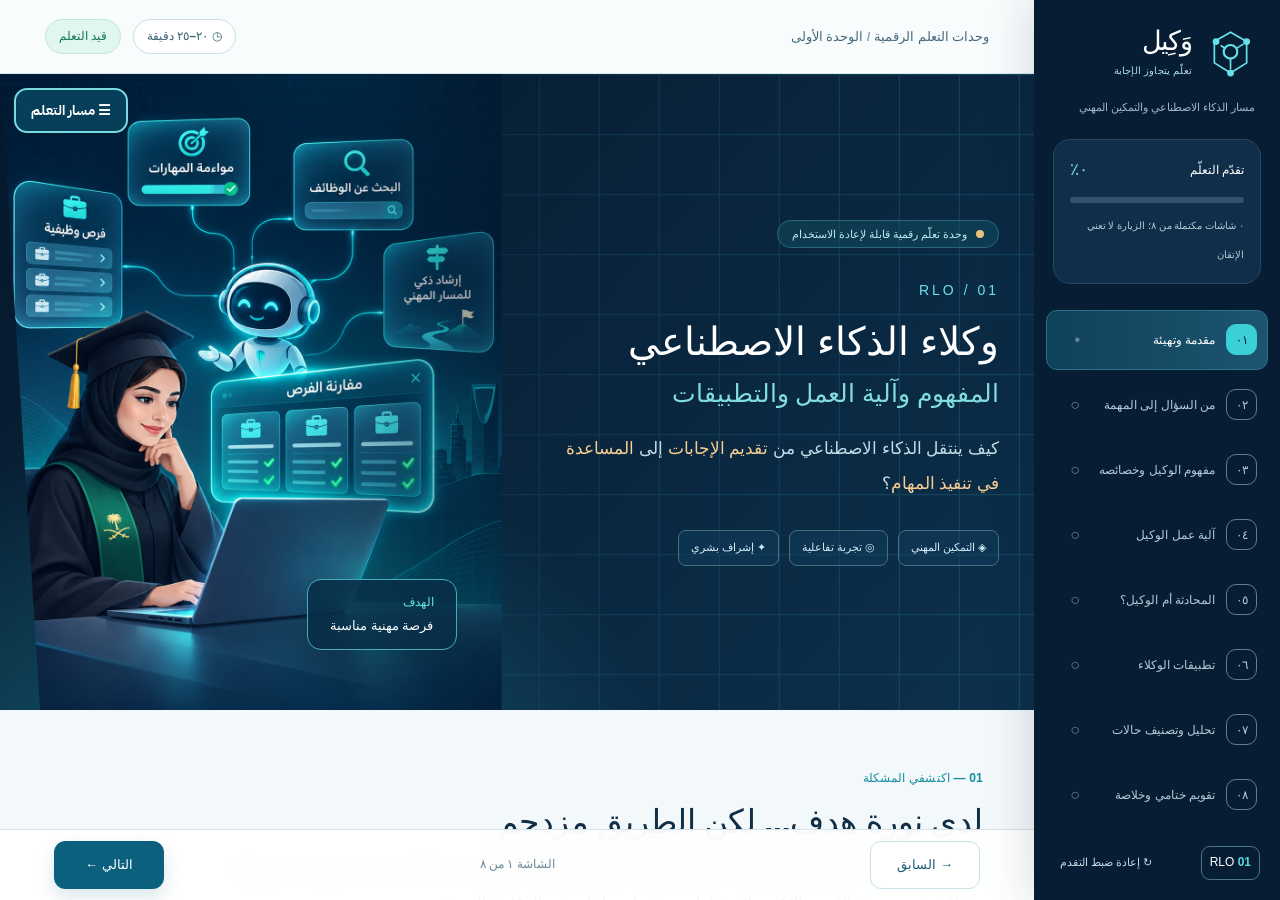
==== course/index.html @ a1b7013c "Refresh unit four iframe URL to display corrected description label" ====
<!doctype html>
<html lang="ar" dir="rtl"><head><meta charset="utf-8"><meta name="viewport" content="width=device-width,initial-scale=1"><meta name="theme-color" content="#071d34"><meta name="description" content="مسار موحد من خمس وحدات تعليمية تفاعلية لبناء مهارات وكلاء الذكاء الاصطناعي"><title>مسار وكلاء الذكاء الاصطناعي | خمس وحدات تعليمية</title>
<style>
@import url('https://fonts.googleapis.com/css2?family=IBM+Plex+Sans+Arabic:wght@400;500;600;700&display=swap');
:root{font-family:'IBM Plex Sans Arabic',Tahoma,Arial,sans-serif;color:#163a50;background:#edf7f9}*{box-sizing:border-box}body{margin:0}.skip{position:absolute;top:-80px;right:12px;z-index:50;background:white;padding:12px}.skip:focus{top:5px}
.course-header{background:linear-gradient(115deg,#061f38,#0b4660);color:#fff;padding:8px clamp(12px,2vw,22px);box-shadow:0 5px 18px #062c3c25}.heading{display:flex;gap:16px;align-items:center;justify-content:space-between;flex-wrap:wrap}.heading small{display:block;color:#a6e5e5;font-size:12px}.heading h1{font-size:clamp(18px,2vw,25px);margin:0;line-height:1.7;color:white}.home{color:#efffff;text-decoration:none;border:1px solid #6dcdd1;border-radius:11px;padding:7px 13px;font-size:13px}.home:hover,.home:focus{background:#165b72}.tabs{display:grid;grid-template-columns:repeat(5,minmax(0,1fr));gap:8px;margin-top:13px}.tab{display:flex;flex-direction:column;gap:3px;border-radius:11px;background:#103c55;border:1px solid #38798b;padding:10px 12px;text-decoration:none;color:#d5edef;min-height:70px;transition:.18s}.tab:hover{border-color:#b3e6e5;background:#19536c}.tab[aria-current="step"]{background:#087f89;color:white;border:2px solid #8be4e2;box-shadow:0 4px 15px #042a3525}.tab .number{font-size:11px;color:#a8e1e1}.tab strong{font-size:13px;line-height:1.5}.player{display:flex;flex-direction:column;height:100dvh;min-height:440px}.player iframe{border:0;width:100%;flex:1;min-height:0;background:#fff}
@media(max-width:850px){.tabs{display:flex;overflow-x:auto;scroll-snap-type:x mandatory;scrollbar-width:thin}.tab{flex:0 0 180px;scroll-snap-align:start}.player{height:100dvh}}
</style></head><body><a href="#content" class="skip">تخطي التنقل إلى محتوى الوحدة</a><main id="content" class="player"><iframe id="lesson" title="محتوى الوحدة التعليمية" src="../RLO1/" loading="eager" allow="fullscreen" referrerpolicy="same-origin"></iframe></main>
<script>
(()=>{'use strict';
const pages=['../RLO1/','../RLO2/index.html?v=cards-20261124-1840','../RLO3/','../RLO4/index.html?v=unit-description-20261124','../RLO5/'];const frame=document.getElementById('lesson');let current=0;
function validUnit(){const raw=new URLSearchParams(location.search).get('unit');const n=Number(raw);return Number.isInteger(n)&&n>=1&&n<=5?n:1}
function render(n,load=true,push=false){current=n-1;if(load)frame.src=pages[current];if(push)history.pushState({unit:n},'', '?unit='+n);else history.replaceState({unit:n},'', '?unit='+n)}

window.addEventListener('popstate',()=>render(validUnit()));
frame.addEventListener('load',()=>{try{const url=frame.contentWindow.location.href;for(let i=0;i<5;i++){if(url.includes('/RLO'+(i+1)+'/')){if(i!==current)render(i+1,false,false);break}}}catch(e){}});
render(validUnit());
})();
</script><script src="../course-global-menu.js" defer></script>
</body></html>
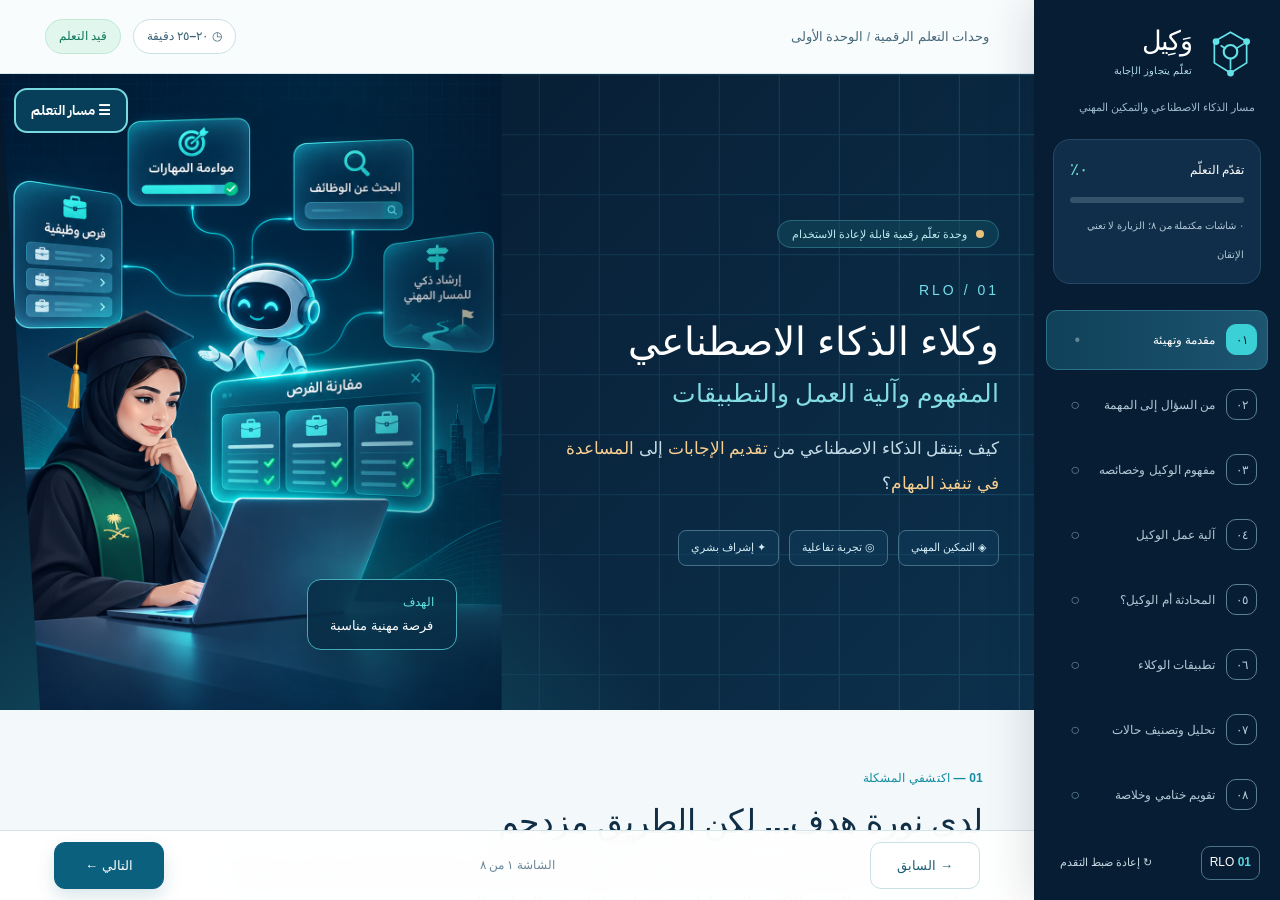
==== commit ba587c56: "Load refreshed unit one introduction in unified course" ====
--- a/course/index.html
+++ b/course/index.html
@@ -8,7 +8,7 @@
 </style></head><body><a href="#content" class="skip">تخطي التنقل إلى محتوى الوحدة</a><main id="content" class="player"><iframe id="lesson" title="محتوى الوحدة التعليمية" src="../RLO1/" loading="eager" allow="fullscreen" referrerpolicy="same-origin"></iframe></main>
 <script>
 (()=>{'use strict';
-const pages=['../RLO1/','../RLO2/index.html?v=cards-20261124-1840','../RLO3/','../RLO4/index.html?v=unit-description-20261124','../RLO5/'];const frame=document.getElementById('lesson');let current=0;
+const pages=['../RLO1/index.html?v=intro-three-cards-20261124','../RLO2/index.html?v=cards-20261124-1840','../RLO3/','../RLO4/index.html?v=unit-description-20261124','../RLO5/index.html?v=usage-instructions-20261124-2'];const frame=document.getElementById('lesson');let current=0;
 function validUnit(){const raw=new URLSearchParams(location.search).get('unit');const n=Number(raw);return Number.isInteger(n)&&n>=1&&n<=5?n:1}
 function render(n,load=true,push=false){current=n-1;if(load)frame.src=pages[current];if(push)history.pushState({unit:n},'', '?unit='+n);else history.replaceState({unit:n},'', '?unit='+n)}
 
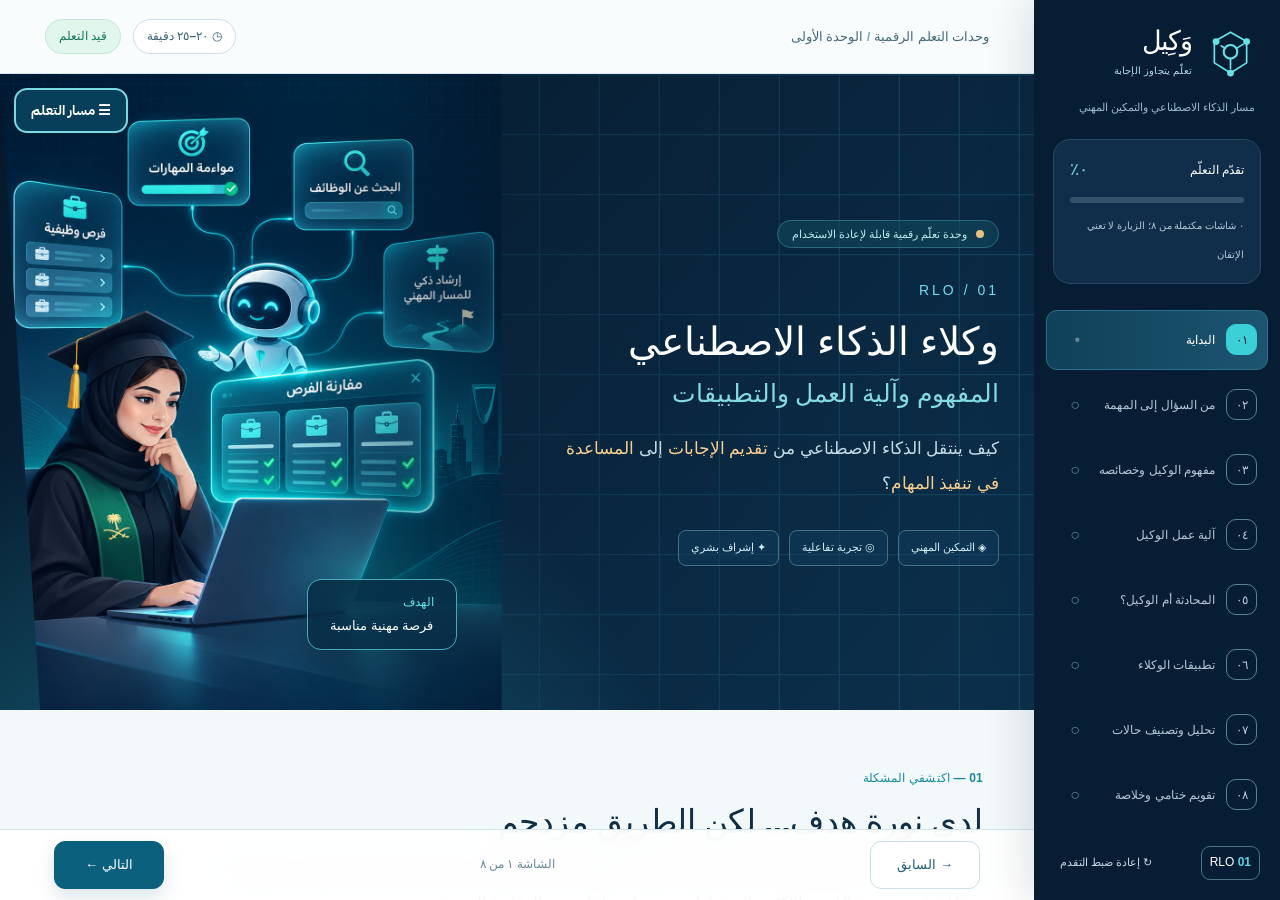
==== commit 88b3633a: "Load updated acknowledgement behavior in all five unit frames" ====
--- a/course/index.html
+++ b/course/index.html
@@ -8,7 +8,7 @@
 </style></head><body><a href="#content" class="skip">تخطي التنقل إلى محتوى الوحدة</a><main id="content" class="player"><iframe id="lesson" title="محتوى الوحدة التعليمية" src="../RLO1/" loading="eager" allow="fullscreen" referrerpolicy="same-origin"></iframe></main>
 <script>
 (()=>{'use strict';
-const pages=['../RLO1/index.html?v=intro-three-cards-20261124','../RLO2/index.html?v=cards-20261124-1840','../RLO3/','../RLO4/index.html?v=unit-description-20261124','../RLO5/index.html?v=usage-instructions-20261124-2'];const frame=document.getElementById('lesson');let current=0;
+const pages=['../RLO1/index.html?v=ack-only-20261124-1935','../RLO2/index.html?v=ack-only-20261124-1935','../RLO3/index.html?v=ack-only-20261124-1935','../RLO4/index.html?v=ack-only-20261124-1935','../RLO5/index.html?v=ack-only-20261124-1935'];const frame=document.getElementById('lesson');let current=0;
 function validUnit(){const raw=new URLSearchParams(location.search).get('unit');const n=Number(raw);return Number.isInteger(n)&&n>=1&&n<=5?n:1}
 function render(n,load=true,push=false){current=n-1;if(load)frame.src=pages[current];if(push)history.pushState({unit:n},'', '?unit='+n);else history.replaceState({unit:n},'', '?unit='+n)}
 
